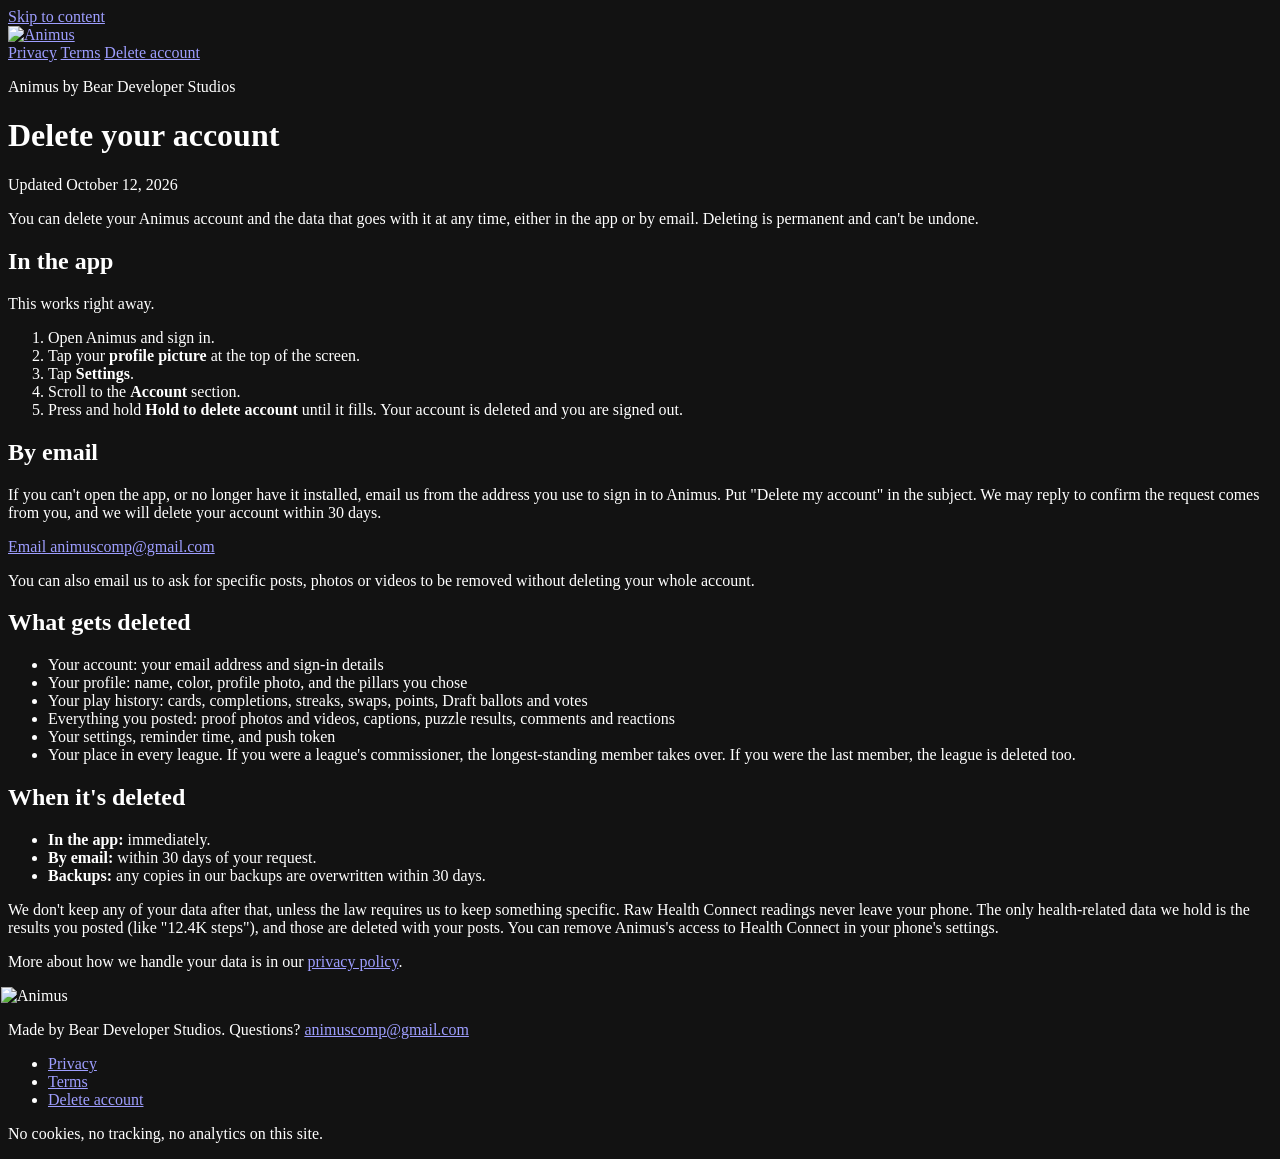
==== delete-account/index.html @ ec2be872 "Add account deletion page Co-Authored-By: Claude Opus 5.5 <noreply@anthropic.com>" ====
<!doctype html>
<html lang="en">
<head>
  <meta charset="utf-8">
  <meta name="viewport" content="width=device-width, initial-scale=1">
  <title>Delete your account · Animus</title>
  <meta name="description" content="How to delete your Animus account and data, in the app or by email, and what gets deleted.">
  <link rel="canonical" href="https://animus-site.vercel.app/delete-account/">
  <meta name="theme-color" content="#0A0A0A">
  <meta name="color-scheme" content="dark">
  <meta property="og:type" content="article">
  <meta property="og:site_name" content="Animus">
  <meta property="og:title" content="Delete your Animus account">
  <meta property="og:description" content="Delete your Animus account and data in the app or by email.">
  <meta property="og:url" content="https://animus-site.vercel.app/delete-account/">
  <meta property="og:image" content="https://animus-site.vercel.app/assets/og.png">
  <meta name="twitter:card" content="summary_large_image">
  <link rel="icon" href="../favicon.svg" type="image/svg+xml">
  <link rel="icon" href="../favicon-32.png" sizes="32x32" type="image/png">
  <link rel="apple-touch-icon" href="../apple-touch-icon.png">
  <link rel="preload" href="../assets/fonts/anton-latin.woff2" as="font" type="font/woff2" crossorigin>
  <link rel="preload" href="../assets/fonts/inter-latin-var.woff2" as="font" type="font/woff2" crossorigin>
  <link rel="stylesheet" href="../assets/site.css">
</head>
<body>
  <a class="skip" href="#main">Skip to content</a>

  <header class="site-header">
    <div class="wrap">
      <a class="brand" href="../" aria-label="Animus home">
        <img src="../assets/brand/wordmark.svg" alt="Animus" width="148" height="26">
      </a>
      <nav class="site-nav" aria-label="Main">
        <a href="../privacy/">Privacy</a>
        <a href="../terms/">Terms</a>
        <a class="nav-optional" href="../delete-account/" aria-current="page">Delete account</a>
      </nav>
    </div>
  </header>

  <main id="main" class="wrap">
    <div class="page-head">
      <p class="eyebrow">Animus by Bear Developer Studios</p>
      <h1>Delete your account</h1>
      <p class="updated">Updated October 12, 2026</p>
    </div>

    <article class="prose">
      <p>You can delete your Animus account and the data that goes with it at any time, either in the app or by email. Deleting is permanent and can't be undone.</p>

      <h2 id="in-app">In the app</h2>
      <p>This works right away.</p>
      <ol class="how">
        <li>Open Animus and sign in.</li>
        <li>Tap your <strong>profile picture</strong> at the top of the screen.</li>
        <li>Tap <strong>Settings</strong>.</li>
        <li>Scroll to the <strong>Account</strong> section.</li>
        <li>Press and hold <strong>Hold to delete account</strong> until it fills. Your account is deleted and you are signed out.</li>
      </ol>

      <h2 id="email">By email</h2>
      <p>If you can't open the app, or no longer have it installed, email us from the address you use to sign in to Animus. Put "Delete my account" in the subject. We may reply to confirm the request comes from you, and we will delete your account within 30 days.</p>
      <p><a class="mail-button" href="mailto:animuscomp@gmail.com?subject=Delete%20my%20Animus%20account">Email animuscomp@gmail.com</a></p>
      <p>You can also email us to ask for specific posts, photos or videos to be removed without deleting your whole account.</p>

      <h2 id="what">What gets deleted</h2>
      <ul>
        <li>Your account: your email address and sign-in details</li>
        <li>Your profile: name, color, profile photo, and the pillars you chose</li>
        <li>Your play history: cards, completions, streaks, swaps, points, Draft ballots and votes</li>
        <li>Everything you posted: proof photos and videos, captions, puzzle results, comments and reactions</li>
        <li>Your settings, reminder time, and push token</li>
        <li>Your place in every league. If you were a league's commissioner, the longest-standing member takes over. If you were the last member, the league is deleted too.</li>
      </ul>

      <h2 id="when">When it's deleted</h2>
      <ul>
        <li><strong>In the app:</strong> immediately.</li>
        <li><strong>By email:</strong> within 30 days of your request.</li>
        <li><strong>Backups:</strong> any copies in our backups are overwritten within 30 days.</li>
      </ul>
      <p>We don't keep any of your data after that, unless the law requires us to keep something specific. Raw Health Connect readings never leave your phone. The only health-related data we hold is the results you posted (like "12.4K steps"), and those are deleted with your posts. You can remove Animus's access to Health Connect in your phone's settings.</p>

      <p>More about how we handle your data is in our <a href="../privacy/">privacy policy</a>.</p>
    </article>
  </main>

  <footer class="site-footer">
    <div class="wrap">
      <div class="footer-brand">
        <img src="../assets/brand/wordmark.svg" alt="Animus" width="148" height="26" loading="lazy" style="margin-left:-7px">
        <p>Made by Bear Developer Studios. Questions? <a href="mailto:animuscomp@gmail.com">animuscomp@gmail.com</a></p>
      </div>
      <ul class="footer-links">
        <li><a href="../privacy/">Privacy</a></li>
        <li><a href="../terms/">Terms</a></li>
        <li><a href="../delete-account/" aria-current="page">Delete account</a></li>
      </ul>
      <p class="footer-meta">No cookies, no tracking, no analytics on this site.</p>
    </div>
  </footer>
</body>
</html>
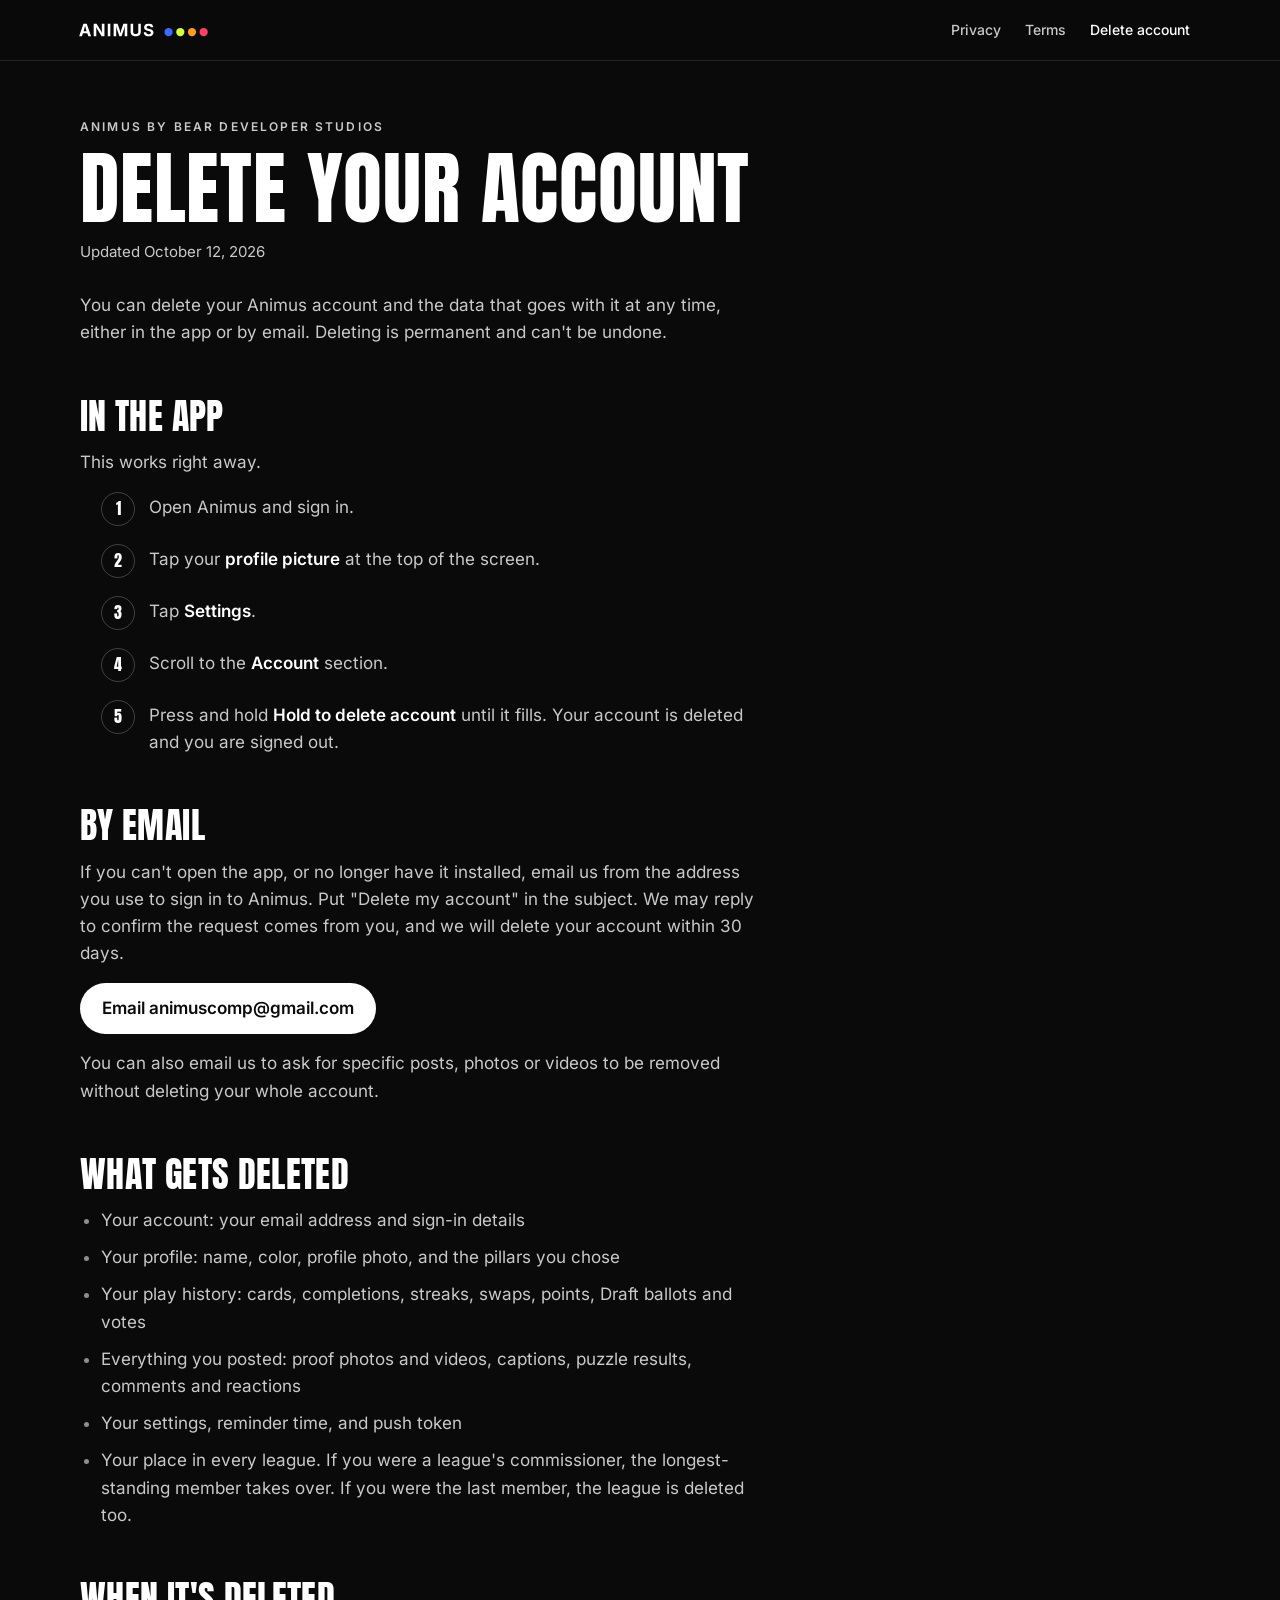
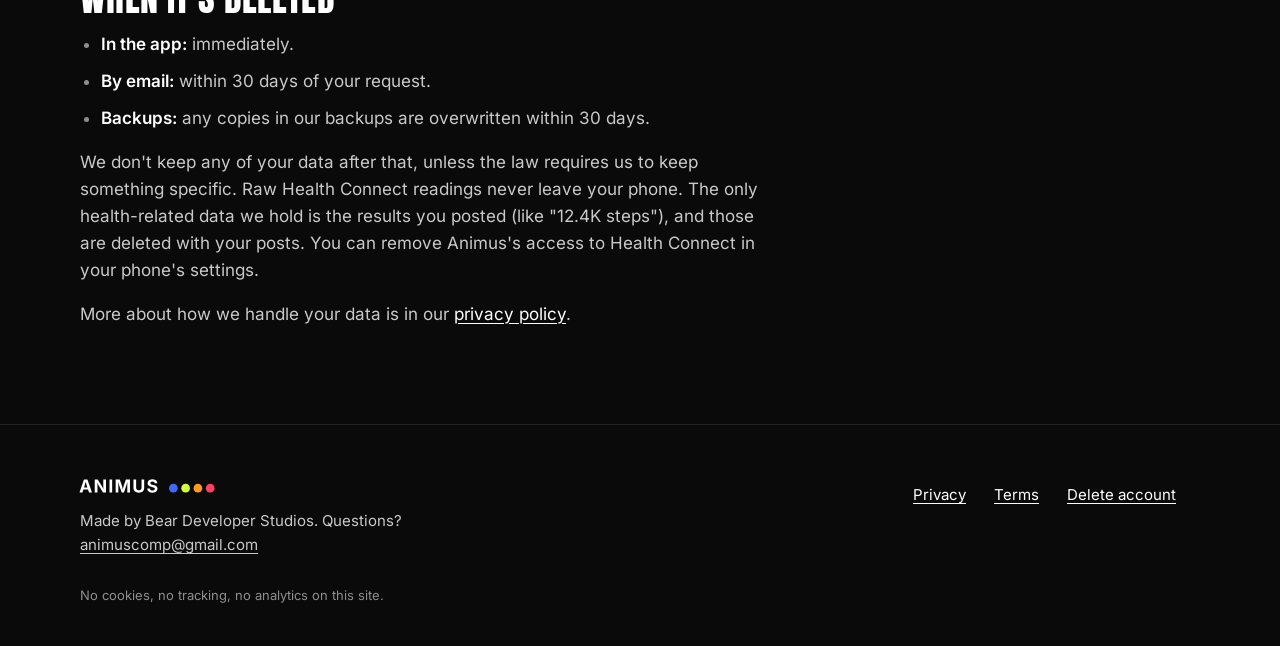
==== commit 0c1fabc9: "Point canonical and Open Graph URLs at animus-site-two.vercel.app animus-site.vercel.app belongs to " ====
--- a/delete-account/index.html
+++ b/delete-account/index.html
@@ -5,15 +5,15 @@
   <meta name="viewport" content="width=device-width, initial-scale=1">
   <title>Delete your account · Animus</title>
   <meta name="description" content="How to delete your Animus account and data, in the app or by email, and what gets deleted.">
-  <link rel="canonical" href="https://animus-site.vercel.app/delete-account/">
+  <link rel="canonical" href="https://animus-site-two.vercel.app/delete-account/">
   <meta name="theme-color" content="#0A0A0A">
   <meta name="color-scheme" content="dark">
   <meta property="og:type" content="article">
   <meta property="og:site_name" content="Animus">
   <meta property="og:title" content="Delete your Animus account">
   <meta property="og:description" content="Delete your Animus account and data in the app or by email.">
-  <meta property="og:url" content="https://animus-site.vercel.app/delete-account/">
-  <meta property="og:image" content="https://animus-site.vercel.app/assets/og.png">
+  <meta property="og:url" content="https://animus-site-two.vercel.app/delete-account/">
+  <meta property="og:image" content="https://animus-site-two.vercel.app/assets/og.png">
   <meta name="twitter:card" content="summary_large_image">
   <link rel="icon" href="../favicon.svg" type="image/svg+xml">
   <link rel="icon" href="../favicon-32.png" sizes="32x32" type="image/png">
--- a/assets/site.css
+++ b/assets/site.css
@@ -0,0 +1,549 @@
+/* Animus site. One stylesheet for every page.
+   Colors and type follow the Animus brand sheet v1 (approved Oct 11, 2026). */
+
+@font-face {
+  font-family: 'Anton';
+  src: url('fonts/anton-latin.woff2') format('woff2');
+  font-weight: 400;
+  font-style: normal;
+  font-display: swap;
+}
+@font-face {
+  font-family: 'Inter';
+  src: url('fonts/inter-latin-var.woff2') format('woff2');
+  font-weight: 100 900;
+  font-style: normal;
+  font-display: swap;
+}
+
+:root {
+  color-scheme: dark;
+  --bg: #0A0A0A;
+  --surface: #151515;
+  --surface-2: #1F1F1F;
+  --pattern: #242424;
+  --line: rgba(255, 255, 255, 0.10);
+  --line-strong: rgba(255, 255, 255, 0.22);
+  --text: #FFFFFF;
+  --muted: #C9C9C9;
+  --faint: #8E8E8E;
+  --gold: #E9C35B;
+
+  --mind: #3D6BFF;
+  --body: #D4FF3F;
+  --light: #FF9A1F;
+  --tribe: #FF4064;
+  /* MIND blue is under 4.5:1 on black, so small MIND text uses this lift. */
+  --mind-text: #7A98FF;
+
+  --display: 'Anton', Impact, 'Arial Narrow Bold', sans-serif;
+  --sans: 'Inter', system-ui, -apple-system, 'Segoe UI', Roboto, sans-serif;
+
+  --ease: cubic-bezier(0.22, 1, 0.36, 1);
+  --gutter: 16px;
+  --max: 1120px;
+  --prose: 680px;
+}
+
+*, *::before, *::after { box-sizing: border-box; }
+
+html {
+  -webkit-text-size-adjust: 100%;
+  text-size-adjust: 100%;
+  scroll-behavior: smooth;
+}
+
+body {
+  margin: 0;
+  background: var(--bg);
+  color: var(--text);
+  font-family: var(--sans);
+  font-size: 1.0625rem;
+  line-height: 1.6;
+  -webkit-font-smoothing: antialiased;
+  overflow-x: hidden;
+}
+
+img, svg { display: block; max-width: 100%; }
+
+a { color: inherit; text-underline-offset: 0.2em; text-decoration-thickness: 1px; }
+a:hover { text-decoration-thickness: 2px; }
+
+:focus-visible {
+  outline: 2px solid var(--body);
+  outline-offset: 3px;
+  border-radius: 4px;
+}
+
+.skip {
+  position: absolute;
+  left: var(--gutter);
+  top: -100px;
+  z-index: 100;
+  background: var(--text);
+  color: var(--bg);
+  padding: 10px 16px;
+  border-radius: 999px;
+  font-weight: 600;
+  text-decoration: none;
+}
+.skip:focus { top: 12px; }
+
+.visually-hidden {
+  position: absolute !important;
+  width: 1px; height: 1px;
+  overflow: hidden;
+  clip: rect(0 0 0 0);
+  white-space: nowrap;
+}
+
+.wrap {
+  width: 100%;
+  max-width: calc(var(--max) + var(--gutter) * 2);
+  margin: 0 auto;
+  padding: 0 var(--gutter);
+}
+
+/* Type */
+
+h1, h2, h3, .display {
+  font-family: var(--display);
+  font-weight: 400;
+  text-transform: uppercase;
+  letter-spacing: 0.01em;
+  line-height: 0.95;
+  margin: 0;
+}
+
+.eyebrow {
+  font-family: var(--sans);
+  font-size: 0.75rem;
+  font-weight: 600;
+  letter-spacing: 0.18em;
+  text-transform: uppercase;
+  color: var(--muted);
+  margin: 0 0 14px;
+}
+
+/* Header */
+
+.site-header {
+  position: sticky;
+  top: 0;
+  z-index: 50;
+  background: rgba(10, 10, 10, 0.82);
+  backdrop-filter: blur(12px);
+  -webkit-backdrop-filter: blur(12px);
+  border-bottom: 1px solid var(--line);
+}
+.site-header .wrap {
+  display: flex;
+  align-items: center;
+  justify-content: space-between;
+  height: 60px;
+  gap: 16px;
+}
+.brand {
+  display: inline-flex;
+  align-items: center;
+  padding: 8px 0;
+  text-decoration: none;
+}
+.brand img { height: 26px; width: auto; margin-left: -7px; }
+.site-nav {
+  display: flex;
+  gap: 4px;
+}
+.site-nav a {
+  font-size: 0.875rem;
+  font-weight: 500;
+  color: var(--muted);
+  text-decoration: none;
+  padding: 10px 10px;
+  border-radius: 8px;
+  transition: color 0.4s var(--ease);
+}
+.site-nav a:hover, .site-nav a[aria-current="page"] { color: var(--text); }
+@media (max-width: 420px) {
+  .site-nav .nav-optional { display: none; }
+}
+
+/* Store badge. Not a link until the listing is live. */
+
+.store {
+  display: inline-flex;
+  align-items: center;
+  gap: 12px;
+  padding: 12px 22px 12px 16px;
+  border: 1px solid var(--line-strong);
+  border-radius: 14px;
+  background: var(--surface);
+  color: var(--text);
+  margin: 0;
+}
+.store svg { width: 26px; height: 26px; flex: none; }
+.store span { display: block; line-height: 1.2; }
+.store .store-small { font-size: 0.6875rem; letter-spacing: 0.12em; text-transform: uppercase; color: var(--muted); }
+.store .store-big { font-size: 1.0625rem; font-weight: 600; }
+
+/* Hero */
+
+.hero {
+  position: relative;
+  isolation: isolate;
+  overflow: hidden;
+  padding: 72px 0 88px;
+  min-height: min(92vh, 860px);
+  display: flex;
+  align-items: center;
+}
+.hero-art {
+  position: absolute;
+  inset: 0;
+  z-index: -1;
+  pointer-events: none;
+}
+.hero-glow {
+  position: absolute;
+  inset: -10%;
+  background:
+    radial-gradient(40% 35% at 18% 30%, rgba(61, 107, 255, 0.22), transparent 70%),
+    radial-gradient(35% 30% at 85% 25%, rgba(255, 64, 100, 0.16), transparent 70%),
+    radial-gradient(40% 35% at 75% 85%, rgba(255, 154, 31, 0.14), transparent 70%),
+    radial-gradient(30% 30% at 20% 90%, rgba(212, 255, 63, 0.10), transparent 70%);
+}
+.hero-rings {
+  position: absolute;
+  width: min(170vw, 1200px);
+  aspect-ratio: 1;
+  left: 50%;
+  top: 42%;
+  translate: -50% -50%;
+}
+/* The mark: a gold laurel ring that fills with the four pillars, top to bottom. */
+.hero-mark { width: clamp(120px, 34vw, 168px); height: auto; margin-bottom: 22px; }
+.hero-mark .layer { transform-box: view-box; animation: pour 1.6s var(--ease) both; }
+.hero-mark .layer:nth-child(1) { animation-delay: 0.15s; }
+.hero-mark .layer:nth-child(2) { animation-delay: 0.35s; }
+.hero-mark .layer:nth-child(3) { animation-delay: 0.55s; }
+.hero-mark .layer:nth-child(4) { animation-delay: 0.75s; }
+@keyframes pour {
+  from { transform: translateY(-34px); opacity: 0; }
+  to { transform: none; opacity: 1; }
+}
+.hero-fade {
+  position: absolute;
+  inset: auto 0 0 0;
+  height: 40%;
+  background: linear-gradient(to bottom, transparent, var(--bg));
+}
+.hero-inner { position: relative; text-align: center; display: flex; flex-direction: column; align-items: center; }
+.hero .kicker {
+  font-family: var(--display);
+  text-transform: uppercase;
+  font-size: clamp(1rem, 4.4vw, 1.375rem);
+  letter-spacing: 0.02em;
+  color: var(--faint);
+  margin: 0 0 14px;
+}
+.hero h1 {
+  font-size: clamp(3.75rem, 17.5vw, 9.5rem);
+  line-height: 0.9;
+  margin-bottom: 26px;
+}
+.hero h1 .line { display: block; }
+.hero h1 .tribe { color: var(--tribe); }
+.hero .pitch {
+  max-width: 34ch;
+  font-size: clamp(1.125rem, 4.2vw, 1.375rem);
+  line-height: 1.5;
+  color: var(--text);
+  margin: 0 0 32px;
+}
+.hero .note {
+  margin: 16px 0 0;
+  font-size: 0.875rem;
+  color: var(--muted);
+}
+
+/* Sections */
+
+.section { padding: 88px 0; position: relative; }
+.section + .section { border-top: 1px solid var(--line); }
+.section-head { max-width: 640px; margin-bottom: 44px; }
+.section-head h2 { font-size: clamp(2.5rem, 10vw, 4.5rem); }
+.section-head p:not(.eyebrow) { color: var(--muted); margin: 16px 0 0; font-size: 1.125rem; }
+
+/* How it works */
+
+.steps {
+  list-style: none;
+  margin: 0;
+  padding: 0;
+  display: grid;
+  gap: 14px;
+  counter-reset: step;
+}
+.step {
+  position: relative;
+  padding: 26px 22px 24px;
+  background: var(--surface);
+  border: 1px solid var(--line);
+  border-radius: 20px;
+  counter-increment: step;
+}
+.step::before {
+  content: counter(step, upper-roman);
+  display: block;
+  font-family: var(--display);
+  font-size: 1rem;
+  letter-spacing: 0.1em;
+  color: var(--faint);
+  margin-bottom: 18px;
+}
+.step h3 { font-size: 1.75rem; margin-bottom: 10px; }
+.step p { margin: 0; color: var(--muted); }
+@media (min-width: 720px) {
+  .steps { grid-template-columns: repeat(2, 1fr); gap: 18px; }
+}
+@media (min-width: 1040px) {
+  .steps { grid-template-columns: repeat(4, 1fr); }
+}
+
+/* Pillars */
+
+.pillars {
+  display: grid;
+  gap: 14px;
+}
+.pillar {
+  --c: var(--text);
+  position: relative;
+  overflow: hidden;
+  padding: 26px 22px 28px;
+  border-radius: 20px;
+  background: var(--surface);
+  border: 1px solid var(--line);
+  transition: border-color 0.6s var(--ease), transform 0.6s var(--ease);
+}
+.pillar::before {
+  content: '';
+  position: absolute;
+  inset: 0 0 auto 0;
+  height: 3px;
+  background: var(--c);
+}
+.pillar::after {
+  content: '';
+  position: absolute;
+  width: 220px; height: 220px;
+  right: -80px; top: -80px;
+  background: radial-gradient(closest-side, var(--c), transparent);
+  opacity: 0.14;
+}
+.pillar:hover { border-color: var(--line-strong); transform: translateY(-3px); }
+.pillar svg { width: 40px; height: 40px; color: var(--c); margin-bottom: 18px; }
+.pillar h3 { font-size: 2.75rem; color: var(--c); margin-bottom: 10px; }
+.pillar p { margin: 0; color: var(--muted); }
+.pillar.mind  { --c: var(--mind); }
+.pillar.body  { --c: var(--body); }
+.pillar.light { --c: var(--light); }
+.pillar.tribe { --c: var(--tribe); }
+@media (min-width: 720px) {
+  .pillars { grid-template-columns: repeat(2, 1fr); gap: 18px; }
+}
+@media (min-width: 1040px) {
+  .pillars { grid-template-columns: repeat(4, 1fr); }
+}
+
+/* Screenshot placeholders */
+
+.shots {
+  display: grid;
+  grid-auto-flow: column;
+  grid-auto-columns: minmax(200px, 1fr);
+  gap: 16px;
+  overflow-x: auto;
+  padding: 4px 4px 12px;
+  margin: 0 -4px;
+  scroll-snap-type: x mandatory;
+  list-style: none;
+}
+.shot {
+  scroll-snap-align: center;
+  margin: 0;
+}
+.phone {
+  aspect-ratio: 9 / 16;
+  border-radius: 30px;
+  border: 1px solid var(--line-strong);
+  background:
+    linear-gradient(160deg, rgba(255,255,255,0.05), transparent 40%),
+    var(--surface);
+  display: grid;
+  place-items: center;
+  position: relative;
+  padding: 8px;
+}
+.phone img { width: 100%; height: 100%; object-fit: cover; border-radius: 22px; }
+.phone .placeholder {
+  font-size: 0.8125rem;
+  color: var(--faint);
+  text-align: center;
+  padding: 0 16px;
+}
+.shot figcaption {
+  margin-top: 12px;
+  font-size: 0.875rem;
+  color: var(--muted);
+  text-align: center;
+}
+@media (min-width: 720px) {
+  .shots { grid-auto-flow: row; grid-template-columns: repeat(3, 1fr); overflow: visible; max-width: 860px; margin: 0 auto; }
+}
+
+/* Closing band */
+
+.closing { text-align: center; }
+.closing .section-head { margin: 0 auto 32px; }
+.closing .store { margin: 0 auto; }
+
+/* Prose pages (privacy, terms, delete account) */
+
+.page-head { padding: 56px 0 28px; }
+.page-head h1 { font-size: clamp(2.75rem, 12vw, 5rem); }
+.page-head .updated { color: var(--muted); margin: 14px 0 0; font-size: 0.9375rem; }
+
+.prose { max-width: var(--prose); padding-bottom: 80px; }
+.prose h2 {
+  font-size: clamp(1.75rem, 7vw, 2.25rem);
+  margin: 52px 0 16px;
+  scroll-margin-top: 80px;
+}
+.prose h3 {
+  font-family: var(--sans);
+  text-transform: none;
+  font-weight: 650;
+  font-size: 1.125rem;
+  line-height: 1.4;
+  letter-spacing: 0;
+  margin: 28px 0 8px;
+}
+.prose p, .prose li { color: var(--muted); }
+.prose p { margin: 0 0 16px; }
+.prose ul, .prose ol { padding-left: 1.25em; margin: 0 0 16px; }
+.prose li { margin-bottom: 10px; }
+.prose li::marker { color: var(--faint); }
+.prose strong { color: var(--text); font-weight: 600; }
+.prose a { color: var(--text); }
+
+.callout {
+  border: 1px solid var(--line-strong);
+  border-left: 3px solid var(--tribe);
+  background: var(--surface);
+  border-radius: 14px;
+  padding: 18px 20px;
+  margin: 0 0 24px;
+}
+.callout p:last-child { margin-bottom: 0; }
+
+.toc {
+  border: 1px solid var(--line);
+  border-radius: 14px;
+  padding: 16px 20px;
+  margin: 0 0 8px;
+  background: var(--surface);
+}
+.toc p { margin: 0 0 8px; font-size: 0.75rem; letter-spacing: 0.16em; text-transform: uppercase; color: var(--muted); font-weight: 600; }
+.toc ol { margin: 0; padding-left: 1.25em; columns: 2 220px; column-gap: 24px; }
+.toc li { margin: 0 0 6px; font-size: 0.9375rem; break-inside: avoid; }
+
+.how {
+  list-style: none;
+  counter-reset: how;
+  padding: 0;
+}
+.how li {
+  counter-increment: how;
+  position: relative;
+  padding: 2px 0 0 48px;
+  margin-bottom: 18px;
+  min-height: 34px;
+}
+.how li::before {
+  content: counter(how);
+  position: absolute;
+  left: 0; top: 0;
+  width: 34px; height: 34px;
+  border-radius: 50%;
+  border: 1px solid var(--line-strong);
+  display: grid;
+  place-items: center;
+  font-family: var(--display);
+  font-size: 1rem;
+  color: var(--text);
+}
+
+.mail-button {
+  display: inline-flex;
+  align-items: center;
+  gap: 10px;
+  min-height: 48px;
+  padding: 12px 22px;
+  border-radius: 999px;
+  background: var(--text);
+  color: var(--bg) !important;
+  font-weight: 600;
+  text-decoration: none;
+  transition: transform 0.5s var(--ease), background 0.5s var(--ease);
+}
+.mail-button:hover { transform: translateY(-2px); background: #E8E8E8; }
+
+/* Footer */
+
+.site-footer {
+  border-top: 1px solid var(--line);
+  padding: 48px 0 40px;
+  color: var(--muted);
+  font-size: 0.9375rem;
+}
+.site-footer .wrap { display: grid; gap: 28px; }
+.footer-brand p { margin: 10px 0 0; max-width: 36ch; }
+.footer-links { display: flex; flex-wrap: wrap; gap: 4px 4px; list-style: none; margin: 0; padding: 0; }
+.footer-links a { display: inline-block; padding: 10px 12px 10px 0; color: var(--text); margin-right: 12px; }
+.footer-meta { font-size: 0.8125rem; color: var(--faint); margin: 0; }
+@media (min-width: 720px) {
+  .site-footer .wrap { grid-template-columns: 1fr auto; align-items: start; }
+  .footer-meta { grid-column: 1 / -1; }
+}
+
+/* Reveal on scroll. Only runs when JS has marked the page ready. */
+
+.js .reveal {
+  opacity: 0;
+  transform: translateY(24px);
+  transition: opacity 0.9s var(--ease), transform 0.9s var(--ease);
+  transition-delay: var(--d, 0s);
+}
+.js .reveal.in { opacity: 1; transform: none; }
+
+.hero .rise {
+  animation: rise 1.1s var(--ease) both;
+  animation-delay: var(--d, 0s);
+}
+/* The headline settles without fading, so it paints right away. */
+.hero h1.rise { animation-name: settle; }
+@keyframes rise {
+  from { opacity: 0; transform: translateY(24px); }
+  to { opacity: 1; transform: none; }
+}
+@keyframes settle {
+  from { transform: translateY(18px); }
+  to { transform: none; }
+}
+
+@media (prefers-reduced-motion: reduce) {
+  html { scroll-behavior: auto; }
+  *, *::before, *::after { animation: none !important; transition: none !important; }
+  .js .reveal { opacity: 1; transform: none; }
+}
